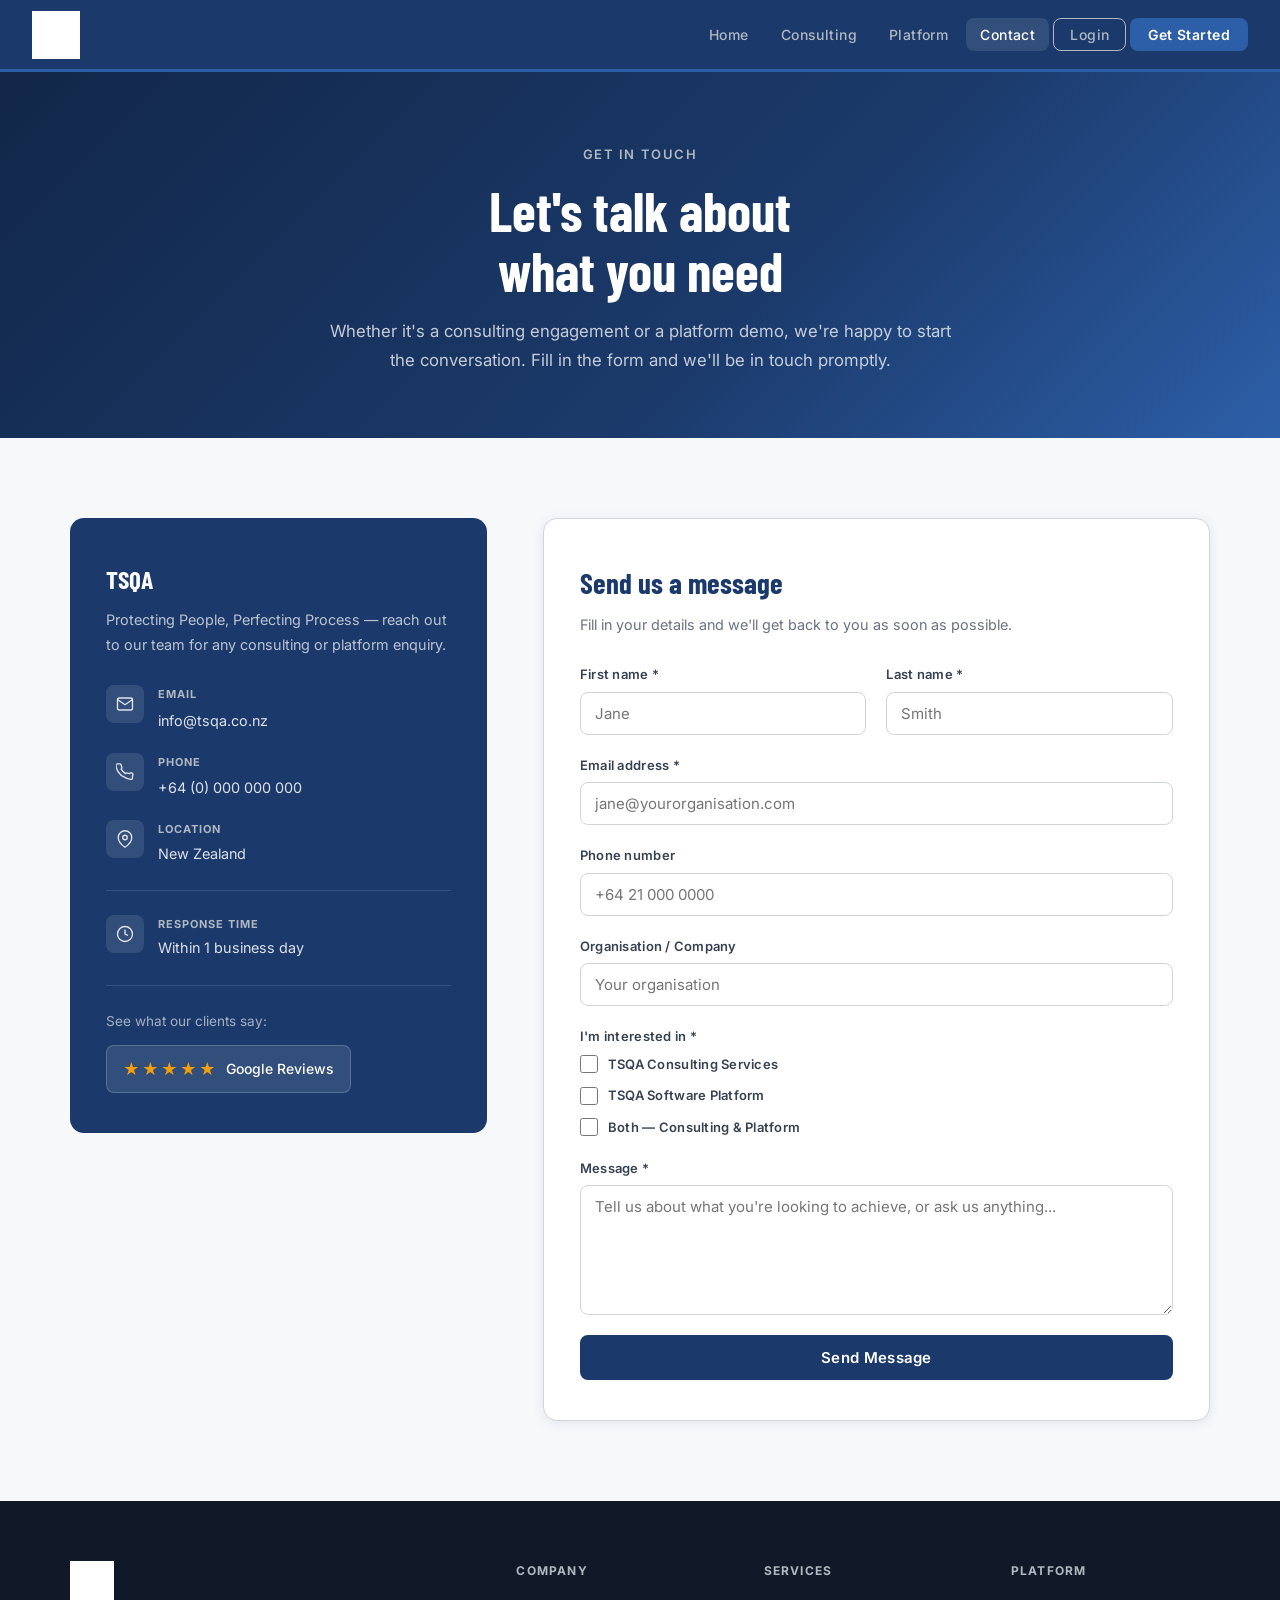
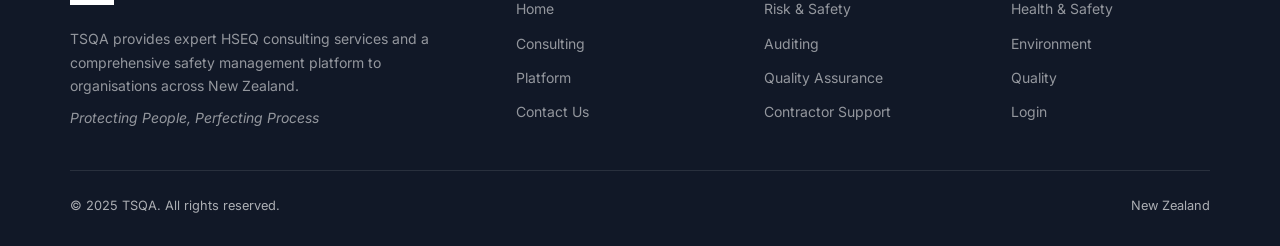
==== contact.html @ 7590dee2 "Add files via upload" ====
<!DOCTYPE html>
<html lang="en">
<head>
  <meta charset="UTF-8" />
  <meta name="viewport" content="width=device-width, initial-scale=1.0" />
  <title>Contact Us — TSQA</title>
  <meta name="description" content="Get in touch with TSQA for HSEQ consulting services or software platform enquiries. We're here to help." />
  <link rel="stylesheet" href="style.css" />
  <link rel="icon" type="image/png" href="logo.png" />
  <style>
    .contact-layout {
      display: grid;
      grid-template-columns: 1fr 1.6fr;
      gap: 56px;
      align-items: start;
    }
    .contact-info-card {
      background: var(--navy);
      border-radius: var(--radius-lg);
      padding: 40px 36px;
      color: var(--white);
      position: sticky;
      top: 92px;
    }
    .contact-info-card h3 {
      font-family: var(--font-display);
      font-size: 1.6rem;
      font-weight: 700;
      color: var(--white);
      margin-bottom: 8px;
    }
    .contact-info-card p {
      font-size: 0.9rem;
      color: rgba(255,255,255,0.70);
      line-height: 1.7;
      margin-bottom: 28px;
    }
    .contact-detail {
      display: flex;
      align-items: flex-start;
      gap: 14px;
      margin-bottom: 20px;
    }
    .contact-detail-icon {
      width: 38px;
      height: 38px;
      border-radius: 8px;
      background: rgba(255,255,255,0.10);
      display: flex;
      align-items: center;
      justify-content: center;
      flex-shrink: 0;
    }
    .contact-detail-icon svg {
      width: 18px;
      height: 18px;
      stroke: rgba(255,255,255,0.85);
      stroke-width: 1.8;
      fill: none;
    }
    .contact-detail-text span {
      display: block;
      font-size: 11px;
      font-weight: 700;
      letter-spacing: 0.09em;
      text-transform: uppercase;
      color: var(--silver);
      margin-bottom: 3px;
    }
    .contact-detail-text a,
    .contact-detail-text p {
      font-size: 0.9rem;
      color: rgba(255,255,255,0.85);
      text-decoration: none;
      margin: 0;
    }
    .contact-detail-text a:hover { color: var(--white); text-decoration: underline; }
    .contact-sep { border: none; border-top: 1px solid rgba(255,255,255,0.12); margin: 24px 0; }
    .form-card {
      background: var(--white);
      border: 1px solid var(--border);
      border-radius: var(--radius-lg);
      padding: 40px 36px;
      box-shadow: var(--shadow);
    }
    .form-card h2 {
      font-family: var(--font-display);
      font-size: 1.8rem;
      font-weight: 700;
      color: var(--navy);
      margin-bottom: 6px;
    }
    .form-card > p {
      font-size: 0.9rem;
      color: var(--muted);
      margin-bottom: 28px;
    }
    .success-msg {
      display: none;
      background: #EDFBF3;
      border: 1.5px solid #22C55E;
      border-radius: var(--radius);
      padding: 16px 20px;
      color: #15803D;
      font-size: 0.95rem;
      margin-top: 16px;
    }
    @media (max-width: 860px) {
      .contact-layout { grid-template-columns: 1fr; }
      .contact-info-card { position: static; }
    }
  </style>
</head>
<body>

<!-- NAV -->
<nav>
  <a href="index.html" class="nav-logo">
    <img src="logo.png" alt="TSQA Logo" />
  </a>
  <button class="nav-toggle" id="navToggle" aria-label="Toggle menu">
    <span></span><span></span><span></span>
  </button>
  <ul class="nav-links" id="navLinks">
    <li><a href="index.html">Home</a></li>
    <li><a href="consulting.html">Consulting</a></li>
    <li><a href="platform.html">Platform</a></li>
    <li><a href="contact.html" class="active">Contact</a></li>
    <li><a href="platform.html#login" class="nav-login">Login</a></li>
    <li><a href="contact.html" class="nav-cta">Get Started</a></li>
  </ul>
</nav>

<!-- PAGE HEADER -->
<section style="background: linear-gradient(135deg, var(--navy-dark) 0%, var(--navy) 60%, var(--steel) 100%); padding: 72px 2rem 64px; text-align:center;">
  <div style="max-width:640px; margin:0 auto;">
    <p style="font-size:13px; font-weight:600; letter-spacing:0.12em; text-transform:uppercase; color:var(--silver); margin-bottom:16px;">Get In Touch</p>
    <h1 style="font-family:var(--font-display); font-size:clamp(2.2rem,5vw,3.4rem); font-weight:700; color:var(--white); margin-bottom:16px; line-height:1.1;">Let's talk about<br>what you need</h1>
    <p style="font-size:1.05rem; color:rgba(255,255,255,0.75); line-height:1.7;">Whether it's a consulting engagement or a platform demo, we're happy to start the conversation. Fill in the form and we'll be in touch promptly.</p>
  </div>
</section>

<!-- CONTACT BODY -->
<section class="section section-grey">
  <div class="container">
    <div class="contact-layout">

      <!-- LEFT: INFO -->
      <div class="contact-info-card">
        <h3>TSQA</h3>
        <p>Protecting People, Perfecting Process — reach out to our team for any consulting or platform enquiry.</p>

        <div class="contact-detail">
          <div class="contact-detail-icon">
            <svg viewBox="0 0 24 24"><path d="M4 4h16c1.1 0 2 .9 2 2v12c0 1.1-.9 2-2 2H4c-1.1 0-2-.9-2-2V6c0-1.1.9-2 2-2z"/><polyline points="22,6 12,13 2,6"/></svg>
          </div>
          <div class="contact-detail-text">
            <span>Email</span>
            <!-- Replace with your actual email -->
            <a href="mailto:info@tsqa.co.nz">info@tsqa.co.nz</a>
          </div>
        </div>

        <div class="contact-detail">
          <div class="contact-detail-icon">
            <svg viewBox="0 0 24 24"><path d="M22 16.92v3a2 2 0 01-2.18 2 19.79 19.79 0 01-8.63-3.07A19.5 19.5 0 013.07 12a19.79 19.79 0 01-3.07-8.67A2 2 0 012 1.13h3a2 2 0 012 1.72c.127.96.361 1.903.7 2.81a2 2 0 01-.45 2.11L6.91 8.09a16 16 0 006 6l.27-.27a2 2 0 012.11-.45c.907.339 1.85.573 2.81.7A2 2 0 0122 16.92z"/></svg>
          </div>
          <div class="contact-detail-text">
            <span>Phone</span>
            <!-- Replace with your actual phone number -->
            <a href="tel:+6400000000">+64 (0) 000 000 000</a>
          </div>
        </div>

        <div class="contact-detail">
          <div class="contact-detail-icon">
            <svg viewBox="0 0 24 24"><path d="M21 10c0 7-9 13-9 13s-9-6-9-13a9 9 0 0118 0z"/><circle cx="12" cy="10" r="3"/></svg>
          </div>
          <div class="contact-detail-text">
            <span>Location</span>
            <p>New Zealand</p>
          </div>
        </div>

        <hr class="contact-sep" />

        <div class="contact-detail">
          <div class="contact-detail-icon">
            <svg viewBox="0 0 24 24"><circle cx="12" cy="12" r="10"/><polyline points="12 6 12 12 16 14"/></svg>
          </div>
          <div class="contact-detail-text">
            <span>Response Time</span>
            <p>Within 1 business day</p>
          </div>
        </div>

        <hr class="contact-sep" />

        <div>
          <p style="font-size:0.85rem; color:rgba(255,255,255,0.60); margin-bottom:12px;">See what our clients say:</p>
          <a href="https://www.google.com/search?q=TSQA+reviews" target="_blank" rel="noopener"
             style="display:inline-flex; align-items:center; gap:8px; background:rgba(255,255,255,0.10); border:1px solid rgba(255,255,255,0.20); border-radius:var(--radius); padding:10px 16px; color:var(--white); text-decoration:none; font-size:14px; font-weight:500; transition:background 0.2s;"
             onmouseover="this.style.background='rgba(255,255,255,0.18)'" onmouseout="this.style.background='rgba(255,255,255,0.10)'">
            <span style="font-size:1rem; letter-spacing:2px; color:#F59E0B;">★★★★★</span>
            Google Reviews
          </a>
        </div>
      </div>

      <!-- RIGHT: FORM -->
      <div class="form-card">
        <h2>Send us a message</h2>
        <p>Fill in your details and we'll get back to you as soon as possible.</p>

        <form id="contactForm" onsubmit="handleSubmit(event)">
          <div class="form-row">
            <div class="form-group">
              <label for="fname">First name *</label>
              <input type="text" id="fname" name="fname" placeholder="Jane" required />
            </div>
            <div class="form-group">
              <label for="lname">Last name *</label>
              <input type="text" id="lname" name="lname" placeholder="Smith" required />
            </div>
          </div>

          <div class="form-group">
            <label for="email">Email address *</label>
            <input type="email" id="email" name="email" placeholder="jane@yourorganisation.com" required />
          </div>

          <div class="form-group">
            <label for="phone">Phone number</label>
            <input type="tel" id="phone" name="phone" placeholder="+64 21 000 0000" />
          </div>

          <div class="form-group">
            <label for="company">Organisation / Company</label>
            <input type="text" id="company" name="company" placeholder="Your organisation" />
          </div>

          <div class="form-group">
            <label>I'm interested in *</label>
            <div class="checkbox-group">
              <label class="checkbox-item">
                <input type="checkbox" name="interest" value="consulting" />
                TSQA Consulting Services
              </label>
              <label class="checkbox-item">
                <input type="checkbox" name="interest" value="platform" />
                TSQA Software Platform
              </label>
              <label class="checkbox-item">
                <input type="checkbox" name="interest" value="both" />
                Both — Consulting &amp; Platform
              </label>
            </div>
          </div>

          <div class="form-group">
            <label for="message">Message *</label>
            <textarea id="message" name="message" placeholder="Tell us about what you're looking to achieve, or ask us anything..." required></textarea>
          </div>

          <button type="submit" class="btn btn-navy" style="width:100%; justify-content:center;">
            Send Message
          </button>

          <div class="success-msg" id="successMsg">
            ✓ Thank you! Your message has been sent. We'll be in touch within one business day.
          </div>
        </form>
      </div>

    </div>
  </div>
</section>

<!-- FOOTER -->
<footer>
  <div class="footer-grid">
    <div class="footer-brand">
      <img src="logo.png" alt="TSQA" />
      <p>TSQA provides expert HSEQ consulting services and a comprehensive safety management platform to organisations across New Zealand.</p>
      <p class="footer-tagline">Protecting People, Perfecting Process</p>
    </div>
    <div class="footer-col">
      <h4>Company</h4>
      <ul>
        <li><a href="index.html">Home</a></li>
        <li><a href="consulting.html">Consulting</a></li>
        <li><a href="platform.html">Platform</a></li>
        <li><a href="contact.html">Contact Us</a></li>
      </ul>
    </div>
    <div class="footer-col">
      <h4>Services</h4>
      <ul>
        <li><a href="consulting.html#risk">Risk &amp; Safety</a></li>
        <li><a href="consulting.html#auditing">Auditing</a></li>
        <li><a href="consulting.html#quality">Quality Assurance</a></li>
        <li><a href="consulting.html#contractor">Contractor Support</a></li>
      </ul>
    </div>
    <div class="footer-col">
      <h4>Platform</h4>
      <ul>
        <li><a href="platform.html#hs">Health &amp; Safety</a></li>
        <li><a href="platform.html#env">Environment</a></li>
        <li><a href="platform.html#qual">Quality</a></li>
        <li><a href="platform.html#login">Login</a></li>
      </ul>
    </div>
  </div>
  <div class="footer-bottom">
    <span>&copy; 2025 TSQA. All rights reserved.</span>
    <span>New Zealand</span>
  </div>
</footer>

<script>
  const toggle = document.getElementById('navToggle');
  const links = document.getElementById('navLinks');
  toggle.addEventListener('click', () => links.classList.toggle('open'));

  function handleSubmit(e) {
    e.preventDefault();
    // Show success message
    // To connect a real form backend (Formspree, Netlify Forms, etc.), replace this function
    document.getElementById('successMsg').style.display = 'block';
    document.getElementById('contactForm').querySelectorAll('input, textarea').forEach(el => {
      if (el.type !== 'checkbox') el.value = '';
    });
    document.querySelectorAll('input[type="checkbox"]').forEach(el => el.checked = false);
    document.getElementById('successMsg').scrollIntoView({ behavior: 'smooth', block: 'nearest' });
  }
</script>

</body>
</html>
---- style.css ----
/* TSQA — Global Stylesheet */
/* Palette: Navy #1B3A6B | Steel Blue #2D5FA8 | Silver #B0B8C1 | White #FFFFFF | Dark #111827 */

@import url('https://fonts.googleapis.com/css2?family=Inter:wght@400;500;600;700&family=Barlow+Condensed:wght@600;700&display=swap');

*, *::before, *::after { box-sizing: border-box; margin: 0; padding: 0; }

:root {
  --navy:       #1B3A6B;
  --navy-dark:  #122749;
  --navy-light: #243F7A;
  --steel:      #2D5FA8;
  --steel-light:#4478C8;
  --silver:     #B0B8C1;
  --silver-light:#E8ECF0;
  --white:      #FFFFFF;
  --dark:       #111827;
  --mid:        #374151;
  --muted:      #6B7280;
  --border:     #D1D5DB;
  --radius:     8px;
  --radius-lg:  14px;
  --shadow:     0 2px 12px rgba(27,58,107,0.10);
  --shadow-lg:  0 8px 32px rgba(27,58,107,0.18);
  --transition: 0.2s ease;
  --font-display: 'Barlow Condensed', sans-serif;
  --font-body:    'Inter', sans-serif;
}

html { scroll-behavior: smooth; }

body {
  font-family: var(--font-body);
  color: var(--dark);
  background: var(--white);
  font-size: 16px;
  line-height: 1.65;
  -webkit-font-smoothing: antialiased;
}

/* ── NAV ── */
nav {
  position: sticky;
  top: 0;
  z-index: 100;
  background: var(--navy);
  border-bottom: 3px solid var(--steel);
  padding: 0 2rem;
  display: flex;
  align-items: center;
  justify-content: space-between;
  height: 72px;
}

.nav-logo {
  display: flex;
  align-items: center;
  gap: 12px;
  text-decoration: none;
}

.nav-logo img {
  height: 48px;
  width: auto;
  filter: brightness(0) invert(1);
}

.nav-links {
  display: flex;
  align-items: center;
  gap: 4px;
  list-style: none;
}

.nav-links a {
  color: var(--silver);
  text-decoration: none;
  font-size: 14px;
  font-weight: 500;
  letter-spacing: 0.03em;
  padding: 8px 14px;
  border-radius: var(--radius);
  transition: color var(--transition), background var(--transition);
}

.nav-links a:hover,
.nav-links a.active {
  color: var(--white);
  background: rgba(255,255,255,0.10);
}

.nav-cta {
  background: var(--steel) !important;
  color: var(--white) !important;
  border-radius: var(--radius) !important;
  padding: 8px 18px !important;
  font-weight: 600 !important;
  transition: background var(--transition) !important;
}

.nav-cta:hover {
  background: var(--steel-light) !important;
}

.nav-login {
  border: 1.5px solid var(--silver) !important;
  color: var(--silver) !important;
  border-radius: var(--radius) !important;
  padding: 7px 16px !important;
  font-weight: 500 !important;
  transition: border-color var(--transition), color var(--transition) !important;
}

.nav-login:hover {
  border-color: var(--white) !important;
  color: var(--white) !important;
  background: transparent !important;
}

/* Hamburger */
.nav-toggle {
  display: none;
  flex-direction: column;
  gap: 5px;
  cursor: pointer;
  background: none;
  border: none;
  padding: 8px;
}
.nav-toggle span {
  display: block;
  width: 24px;
  height: 2px;
  background: var(--white);
  border-radius: 2px;
  transition: transform var(--transition), opacity var(--transition);
}

/* ── HERO ── */
.hero {
  background: linear-gradient(135deg, var(--navy-dark) 0%, var(--navy) 50%, var(--steel) 100%);
  color: var(--white);
  padding: 100px 2rem 90px;
  text-align: center;
  position: relative;
  overflow: hidden;
}

.hero::before {
  content: '';
  position: absolute;
  inset: 0;
  background: url("data:image/svg+xml,%3Csvg width='60' height='60' viewBox='0 0 60 60' xmlns='http://www.w3.org/2000/svg'%3E%3Cg fill='none' fill-rule='evenodd'%3E%3Cg fill='%23ffffff' fill-opacity='0.03'%3E%3Cpath d='M36 34v-4h-2v4h-4v2h4v4h2v-4h4v-2h-4zm0-30V0h-2v4h-4v2h4v4h2V6h4V4h-4zM6 34v-4H4v4H0v2h4v4h2v-4h4v-2H6zM6 4V0H4v4H0v2h4v4h2V6h4V4H6z'/%3E%3C/g%3E%3C/g%3E%3C/svg%3E");
}

.hero-inner {
  position: relative;
  max-width: 800px;
  margin: 0 auto;
}

.hero-eyebrow {
  font-size: 13px;
  font-weight: 600;
  letter-spacing: 0.12em;
  text-transform: uppercase;
  color: var(--silver);
  margin-bottom: 18px;
}

.hero h1 {
  font-family: var(--font-display);
  font-size: clamp(2.6rem, 6vw, 4.4rem);
  font-weight: 700;
  line-height: 1.08;
  letter-spacing: -0.01em;
  margin-bottom: 22px;
}

.hero h1 em {
  font-style: normal;
  color: #7EB4F0;
}

.hero-sub {
  font-size: 1.15rem;
  color: rgba(255,255,255,0.80);
  max-width: 580px;
  margin: 0 auto 36px;
  line-height: 1.7;
}

.hero-actions {
  display: flex;
  gap: 14px;
  justify-content: center;
  flex-wrap: wrap;
}

/* ── BUTTONS ── */
.btn {
  display: inline-flex;
  align-items: center;
  gap: 8px;
  font-family: var(--font-body);
  font-size: 15px;
  font-weight: 600;
  padding: 13px 28px;
  border-radius: var(--radius);
  text-decoration: none;
  cursor: pointer;
  border: none;
  transition: all var(--transition);
  letter-spacing: 0.02em;
}

.btn-primary {
  background: var(--steel);
  color: var(--white);
}
.btn-primary:hover { background: var(--steel-light); transform: translateY(-1px); }

.btn-outline {
  background: transparent;
  color: var(--white);
  border: 2px solid rgba(255,255,255,0.5);
}
.btn-outline:hover { border-color: var(--white); background: rgba(255,255,255,0.08); }

.btn-navy {
  background: var(--navy);
  color: var(--white);
}
.btn-navy:hover { background: var(--navy-dark); transform: translateY(-1px); }

.btn-dark-outline {
  background: transparent;
  color: var(--navy);
  border: 2px solid var(--navy);
}
.btn-dark-outline:hover { background: var(--navy); color: var(--white); }

/* ── SECTIONS ── */
.section {
  padding: 80px 2rem;
}

.section-light { background: var(--white); }
.section-grey  { background: #F7F8FA; }
.section-navy  { background: var(--navy); color: var(--white); }
.section-dark  { background: var(--dark); color: var(--white); }

.container {
  max-width: 1140px;
  margin: 0 auto;
}

.section-label {
  font-size: 12px;
  font-weight: 700;
  letter-spacing: 0.12em;
  text-transform: uppercase;
  color: var(--steel);
  margin-bottom: 12px;
}

.section-label.on-dark { color: var(--silver); }

.section-title {
  font-family: var(--font-display);
  font-size: clamp(1.9rem, 4vw, 2.9rem);
  font-weight: 700;
  line-height: 1.12;
  color: var(--dark);
  margin-bottom: 16px;
}

.section-title.on-dark { color: var(--white); }

.section-body {
  font-size: 1.05rem;
  color: var(--muted);
  max-width: 580px;
  line-height: 1.75;
}

.section-body.on-dark { color: rgba(255,255,255,0.72); }

/* ── GRID ── */
.grid-2 { display: grid; grid-template-columns: repeat(auto-fit, minmax(480px, 1fr)); gap: 40px; align-items: center; }
.grid-3 { display: grid; grid-template-columns: repeat(auto-fit, minmax(280px, 1fr)); gap: 28px; }
.grid-4 { display: grid; grid-template-columns: repeat(auto-fit, minmax(220px, 1fr)); gap: 24px; }

/* ── CARDS ── */
.card {
  background: var(--white);
  border: 1px solid var(--border);
  border-radius: var(--radius-lg);
  padding: 28px 26px;
  transition: box-shadow var(--transition), transform var(--transition);
}
.card:hover {
  box-shadow: var(--shadow-lg);
  transform: translateY(-3px);
}

.card-icon {
  width: 52px;
  height: 52px;
  border-radius: 12px;
  background: #EBF1FA;
  display: flex;
  align-items: center;
  justify-content: center;
  margin-bottom: 18px;
}
.card-icon svg { width: 26px; height: 26px; stroke: var(--steel); stroke-width: 1.8; fill: none; }

.card h3 {
  font-size: 1.05rem;
  font-weight: 600;
  color: var(--dark);
  margin-bottom: 8px;
}

.card p {
  font-size: 0.9rem;
  color: var(--muted);
  line-height: 1.65;
}

/* Module cards (platform page) */
.module-card {
  background: var(--white);
  border: 1px solid var(--border);
  border-radius: var(--radius-lg);
  padding: 22px 20px;
  border-left: 4px solid var(--steel);
  transition: box-shadow var(--transition), transform var(--transition);
}
.module-card:hover {
  box-shadow: var(--shadow);
  transform: translateY(-2px);
}
.module-card h4 {
  font-size: 0.95rem;
  font-weight: 600;
  color: var(--navy);
  margin-bottom: 6px;
}
.module-card p {
  font-size: 0.845rem;
  color: var(--muted);
  line-height: 1.6;
}

/* ── STATS BAR ── */
.stats-bar {
  display: grid;
  grid-template-columns: repeat(auto-fit, minmax(160px, 1fr));
  gap: 0;
  background: var(--navy);
  border-top: 3px solid var(--steel);
}
.stat-item {
  padding: 32px 24px;
  text-align: center;
  border-right: 1px solid rgba(255,255,255,0.10);
}
.stat-item:last-child { border-right: none; }
.stat-num {
  font-family: var(--font-display);
  font-size: 2.5rem;
  font-weight: 700;
  color: var(--white);
  line-height: 1;
}
.stat-label {
  font-size: 0.8rem;
  color: var(--silver);
  text-transform: uppercase;
  letter-spacing: 0.08em;
  margin-top: 6px;
}

/* ── SERVICE LIST ── */
.service-list {
  list-style: none;
  display: flex;
  flex-direction: column;
  gap: 10px;
}
.service-list li {
  display: flex;
  align-items: flex-start;
  gap: 12px;
  font-size: 0.95rem;
  color: var(--mid);
  line-height: 1.55;
}
.service-list li::before {
  content: '';
  flex-shrink: 0;
  width: 20px;
  height: 20px;
  margin-top: 2px;
  background: var(--steel);
  border-radius: 50%;
  background-image: url("data:image/svg+xml,%3Csvg xmlns='http://www.w3.org/2000/svg' viewBox='0 0 24 24' fill='none' stroke='white' stroke-width='2.5' stroke-linecap='round' stroke-linejoin='round'%3E%3Cpolyline points='20 6 9 17 4 12'/%3E%3C/svg%3E");
  background-size: 13px;
  background-repeat: no-repeat;
  background-position: center;
}

/* ── PILLAR BLOCKS ── */
.pillar {
  padding: 36px 32px;
  border-radius: var(--radius-lg);
  background: var(--navy);
  color: var(--white);
  position: relative;
  overflow: hidden;
}
.pillar::after {
  content: '';
  position: absolute;
  bottom: -20px;
  right: -20px;
  width: 100px;
  height: 100px;
  border-radius: 50%;
  background: rgba(255,255,255,0.04);
}
.pillar h3 {
  font-family: var(--font-display);
  font-size: 1.35rem;
  font-weight: 700;
  margin-bottom: 10px;
  color: var(--white);
}
.pillar p { font-size: 0.9rem; color: rgba(255,255,255,0.72); }

/* ── MODULE CATEGORY HEADER ── */
.cat-header {
  display: flex;
  align-items: center;
  gap: 14px;
  margin-bottom: 28px;
  padding-bottom: 14px;
  border-bottom: 2px solid var(--silver-light);
}
.cat-badge {
  background: var(--navy);
  color: var(--white);
  font-size: 11px;
  font-weight: 700;
  letter-spacing: 0.1em;
  text-transform: uppercase;
  padding: 5px 12px;
  border-radius: 20px;
}
.cat-title {
  font-family: var(--font-display);
  font-size: 1.5rem;
  font-weight: 700;
  color: var(--dark);
}

/* ── CONTACT FORM ── */
.form-group {
  display: flex;
  flex-direction: column;
  gap: 6px;
  margin-bottom: 20px;
}
.form-group label {
  font-size: 13px;
  font-weight: 600;
  color: var(--mid);
  letter-spacing: 0.02em;
}
.form-group input,
.form-group textarea,
.form-group select {
  font-family: var(--font-body);
  font-size: 15px;
  padding: 11px 14px;
  border: 1.5px solid var(--border);
  border-radius: var(--radius);
  color: var(--dark);
  background: var(--white);
  transition: border-color var(--transition), box-shadow var(--transition);
  width: 100%;
}
.form-group input:focus,
.form-group textarea:focus,
.form-group select:focus {
  outline: none;
  border-color: var(--steel);
  box-shadow: 0 0 0 3px rgba(45,95,168,0.12);
}
.form-group textarea { resize: vertical; min-height: 130px; }

.checkbox-group {
  display: flex;
  flex-direction: column;
  gap: 10px;
}
.checkbox-item {
  display: flex;
  align-items: center;
  gap: 10px;
  cursor: pointer;
  font-size: 15px;
  color: var(--mid);
}
.checkbox-item input[type="checkbox"] {
  width: 18px;
  height: 18px;
  accent-color: var(--steel);
  cursor: pointer;
  flex-shrink: 0;
}

.form-row { display: grid; grid-template-columns: 1fr 1fr; gap: 20px; }

/* ── TESTIMONIAL / REVIEW BANNER ── */
.review-banner {
  background: var(--silver-light);
  border-radius: var(--radius-lg);
  padding: 36px 40px;
  display: flex;
  align-items: center;
  gap: 40px;
  flex-wrap: wrap;
}
.review-stars {
  font-size: 1.6rem;
  letter-spacing: 2px;
  color: #F59E0B;
}
.review-text { flex: 1; }
.review-text p { font-size: 1.05rem; color: var(--mid); }
.review-text strong { color: var(--dark); }

/* ── FOOTER ── */
footer {
  background: var(--dark);
  color: rgba(255,255,255,0.65);
  padding: 60px 2rem 30px;
}
.footer-grid {
  max-width: 1140px;
  margin: 0 auto;
  display: grid;
  grid-template-columns: 2fr 1fr 1fr 1fr;
  gap: 48px;
  padding-bottom: 40px;
  border-bottom: 1px solid rgba(255,255,255,0.10);
}
.footer-brand img {
  height: 44px;
  filter: brightness(0) invert(1);
  margin-bottom: 14px;
}
.footer-brand p {
  font-size: 0.875rem;
  line-height: 1.7;
  color: rgba(255,255,255,0.55);
}
.footer-tagline {
  font-size: 0.8rem;
  font-style: italic;
  color: var(--silver);
  margin-top: 8px;
}
.footer-col h4 {
  font-size: 12px;
  font-weight: 700;
  letter-spacing: 0.1em;
  text-transform: uppercase;
  color: var(--silver);
  margin-bottom: 14px;
}
.footer-col ul { list-style: none; display: flex; flex-direction: column; gap: 8px; }
.footer-col ul li a {
  font-size: 0.875rem;
  color: rgba(255,255,255,0.55);
  text-decoration: none;
  transition: color var(--transition);
}
.footer-col ul li a:hover { color: var(--white); }
.footer-bottom {
  max-width: 1140px;
  margin: 24px auto 0;
  display: flex;
  justify-content: space-between;
  align-items: center;
  font-size: 0.8rem;
  flex-wrap: wrap;
  gap: 12px;
}

/* ── BADGE / TAG ── */
.badge {
  display: inline-block;
  font-size: 11px;
  font-weight: 700;
  letter-spacing: 0.08em;
  text-transform: uppercase;
  padding: 4px 10px;
  border-radius: 20px;
  background: #EBF1FA;
  color: var(--steel);
}
.badge-green { background: #EDFBF3; color: #15803D; }

/* ── DIVIDER ── */
.divider { width: 56px; height: 4px; background: var(--steel); border-radius: 2px; margin: 18px 0 28px; }
.divider.center { margin: 18px auto 28px; }

/* ── SPLIT LAYOUT ── */
.split-text { display: flex; flex-direction: column; justify-content: center; }
.split-img {
  border-radius: var(--radius-lg);
  overflow: hidden;
  background: linear-gradient(135deg, var(--navy) 0%, var(--steel) 100%);
  min-height: 380px;
  display: flex;
  align-items: center;
  justify-content: center;
  padding: 40px;
}
.shield-graphic {
  text-align: center;
}
.shield-graphic svg {
  width: 160px;
  height: auto;
  filter: drop-shadow(0 8px 32px rgba(0,0,0,0.3));
}

/* ── RESPONSIVE ── */
@media (max-width: 900px) {
  .grid-2 { grid-template-columns: 1fr; }
  .footer-grid { grid-template-columns: 1fr 1fr; }
}

@media (max-width: 640px) {
  nav { padding: 0 1.2rem; }
  .nav-links { display: none; flex-direction: column; position: absolute; top: 72px; left: 0; right: 0; background: var(--navy-dark); padding: 1rem; gap: 4px; border-bottom: 2px solid var(--steel); }
  .nav-links.open { display: flex; }
  .nav-toggle { display: flex; }
  .hero { padding: 64px 1.2rem 56px; }
  .section { padding: 56px 1.2rem; }
  .form-row { grid-template-columns: 1fr; }
  .footer-grid { grid-template-columns: 1fr; gap: 28px; }
  .stats-bar { grid-template-columns: 1fr 1fr; }
  .stat-item { border-right: none; border-bottom: 1px solid rgba(255,255,255,0.10); }
}
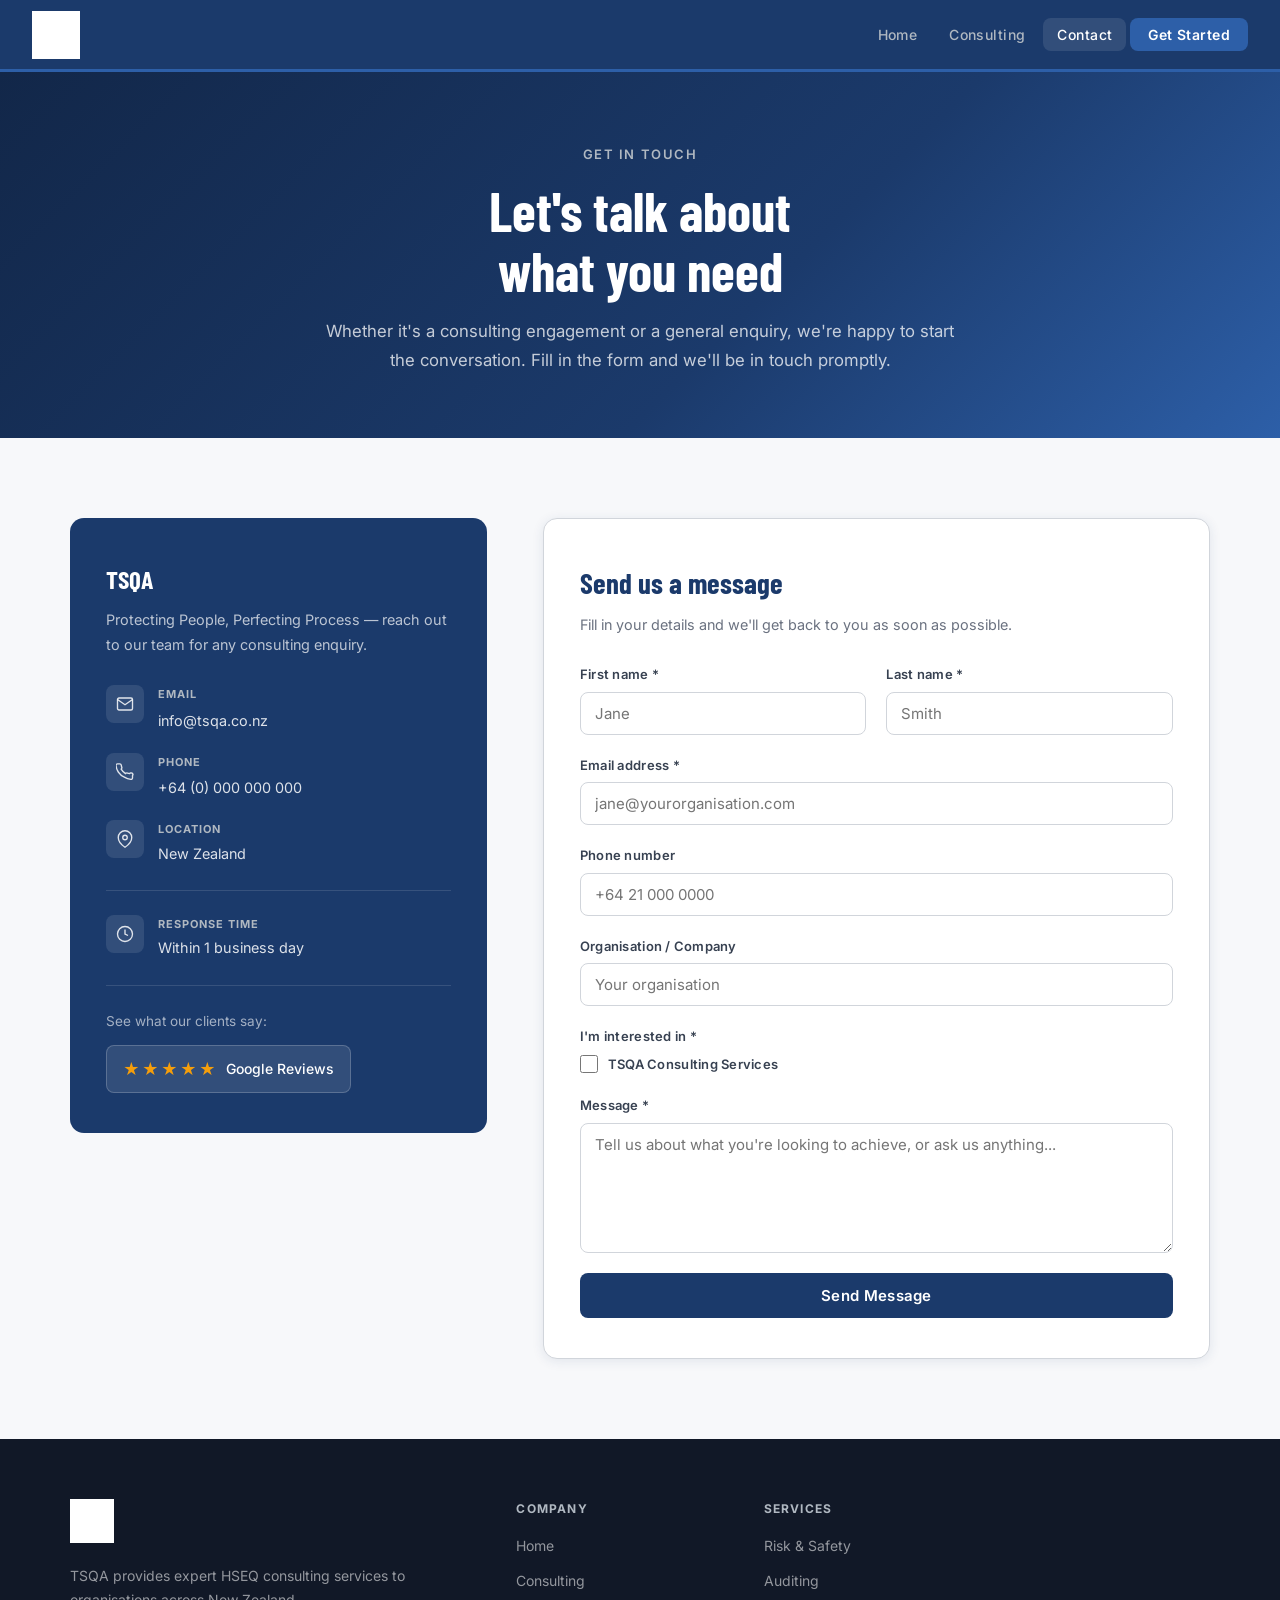
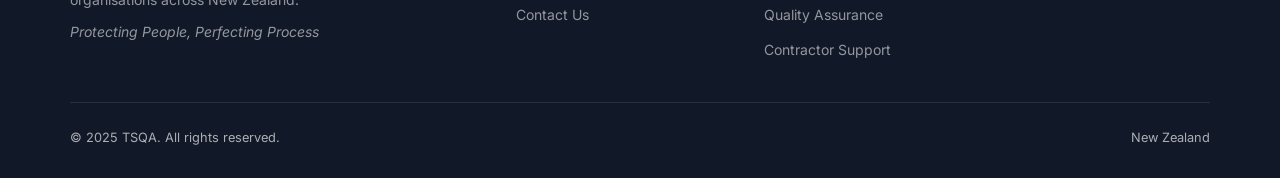
==== commit dc055f47: "Remove all software/platform references from index and contact pages Strips mentions of the TSQA sof" ====
--- a/contact.html
+++ b/contact.html
@@ -4,7 +4,7 @@
   <meta charset="UTF-8" />
   <meta name="viewport" content="width=device-width, initial-scale=1.0" />
   <title>Contact Us — TSQA</title>
-  <meta name="description" content="Get in touch with TSQA for HSEQ consulting services or software platform enquiries. We're here to help." />
+  <meta name="description" content="Get in touch with TSQA for HSEQ consulting services. We're here to help." />
   <link rel="stylesheet" href="style.css" />
   <link rel="icon" type="image/png" href="logo.png" />
   <style>
@@ -124,9 +124,7 @@
   <ul class="nav-links" id="navLinks">
     <li><a href="index.html">Home</a></li>
     <li><a href="consulting.html">Consulting</a></li>
-    <li><a href="platform.html">Platform</a></li>
     <li><a href="contact.html" class="active">Contact</a></li>
-    <li><a href="platform.html#login" class="nav-login">Login</a></li>
     <li><a href="contact.html" class="nav-cta">Get Started</a></li>
   </ul>
 </nav>
@@ -136,7 +134,7 @@
   <div style="max-width:640px; margin:0 auto;">
     <p style="font-size:13px; font-weight:600; letter-spacing:0.12em; text-transform:uppercase; color:var(--silver); margin-bottom:16px;">Get In Touch</p>
     <h1 style="font-family:var(--font-display); font-size:clamp(2.2rem,5vw,3.4rem); font-weight:700; color:var(--white); margin-bottom:16px; line-height:1.1;">Let's talk about<br>what you need</h1>
-    <p style="font-size:1.05rem; color:rgba(255,255,255,0.75); line-height:1.7;">Whether it's a consulting engagement or a platform demo, we're happy to start the conversation. Fill in the form and we'll be in touch promptly.</p>
+    <p style="font-size:1.05rem; color:rgba(255,255,255,0.75); line-height:1.7;">Whether it's a consulting engagement or a general enquiry, we're happy to start the conversation. Fill in the form and we'll be in touch promptly.</p>
   </div>
 </section>
 
@@ -148,7 +146,7 @@
       <!-- LEFT: INFO -->
       <div class="contact-info-card">
         <h3>TSQA</h3>
-        <p>Protecting People, Perfecting Process — reach out to our team for any consulting or platform enquiry.</p>
+        <p>Protecting People, Perfecting Process — reach out to our team for any consulting enquiry.</p>
 
         <div class="contact-detail">
           <div class="contact-detail-icon">
@@ -246,14 +244,6 @@
                 <input type="checkbox" name="interest" value="consulting" />
                 TSQA Consulting Services
               </label>
-              <label class="checkbox-item">
-                <input type="checkbox" name="interest" value="platform" />
-                TSQA Software Platform
-              </label>
-              <label class="checkbox-item">
-                <input type="checkbox" name="interest" value="both" />
-                Both — Consulting &amp; Platform
-              </label>
             </div>
           </div>
 
@@ -281,7 +271,7 @@
   <div class="footer-grid">
     <div class="footer-brand">
       <img src="logo.png" alt="TSQA" />
-      <p>TSQA provides expert HSEQ consulting services and a comprehensive safety management platform to organisations across New Zealand.</p>
+      <p>TSQA provides expert HSEQ consulting services to organisations across New Zealand.</p>
       <p class="footer-tagline">Protecting People, Perfecting Process</p>
     </div>
     <div class="footer-col">
@@ -289,7 +279,6 @@
       <ul>
         <li><a href="index.html">Home</a></li>
         <li><a href="consulting.html">Consulting</a></li>
-        <li><a href="platform.html">Platform</a></li>
         <li><a href="contact.html">Contact Us</a></li>
       </ul>
     </div>
@@ -302,15 +291,6 @@
         <li><a href="consulting.html#contractor">Contractor Support</a></li>
       </ul>
     </div>
-    <div class="footer-col">
-      <h4>Platform</h4>
-      <ul>
-        <li><a href="platform.html#hs">Health &amp; Safety</a></li>
-        <li><a href="platform.html#env">Environment</a></li>
-        <li><a href="platform.html#qual">Quality</a></li>
-        <li><a href="platform.html#login">Login</a></li>
-      </ul>
-    </div>
   </div>
   <div class="footer-bottom">
     <span>&copy; 2025 TSQA. All rights reserved.</span>
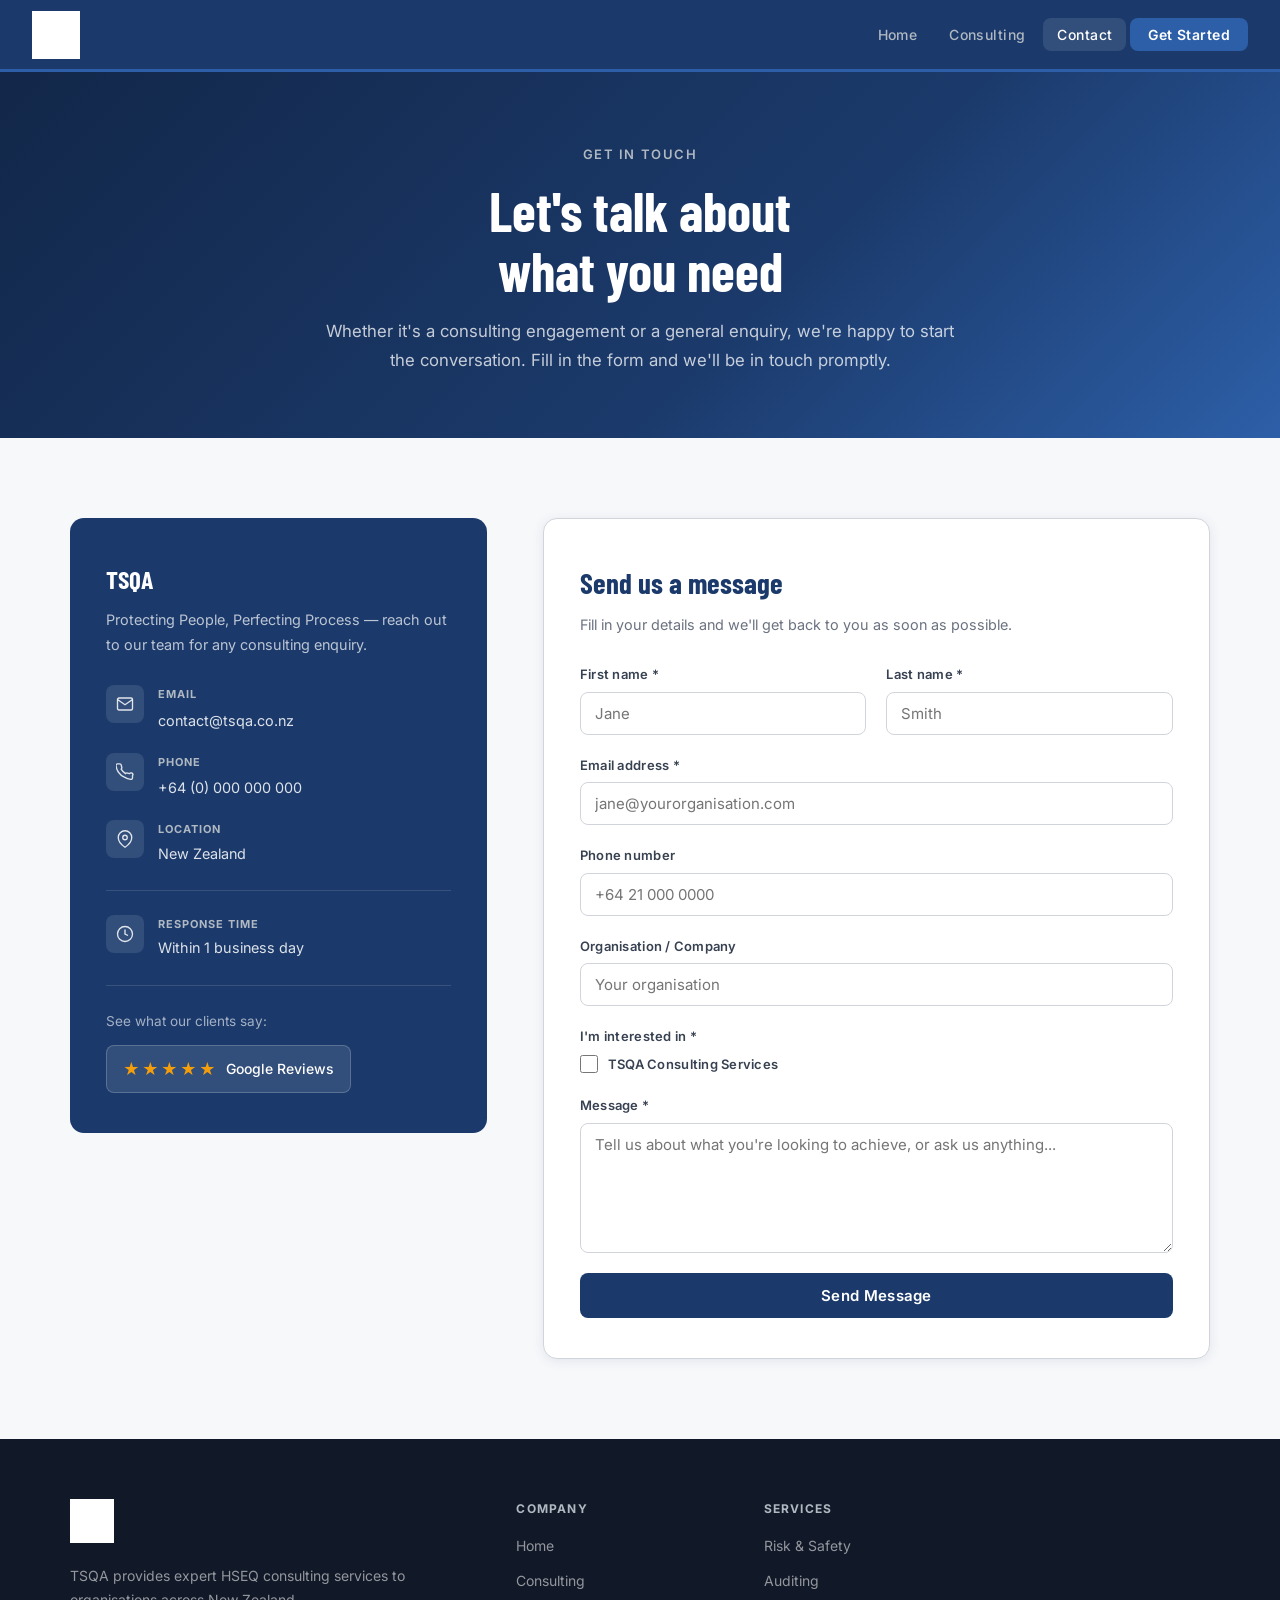
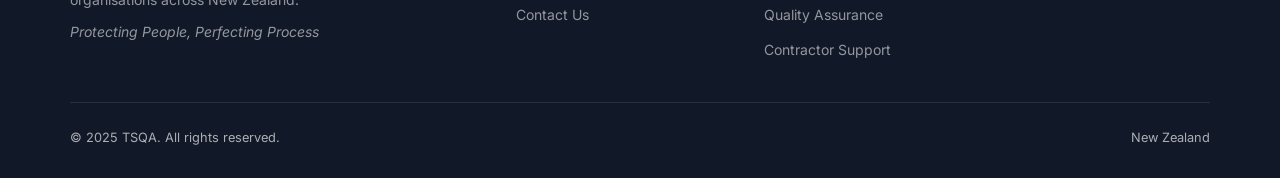
==== commit 46638052: "Update contact email address in contact.html" ====
--- a/contact.html
+++ b/contact.html
@@ -155,7 +155,7 @@
           <div class="contact-detail-text">
             <span>Email</span>
             <!-- Replace with your actual email -->
-            <a href="mailto:info@tsqa.co.nz">info@tsqa.co.nz</a>
+            <a href="mailto:contact@tsqa.co.nz">contact@tsqa.co.nz</a>
           </div>
         </div>
 
